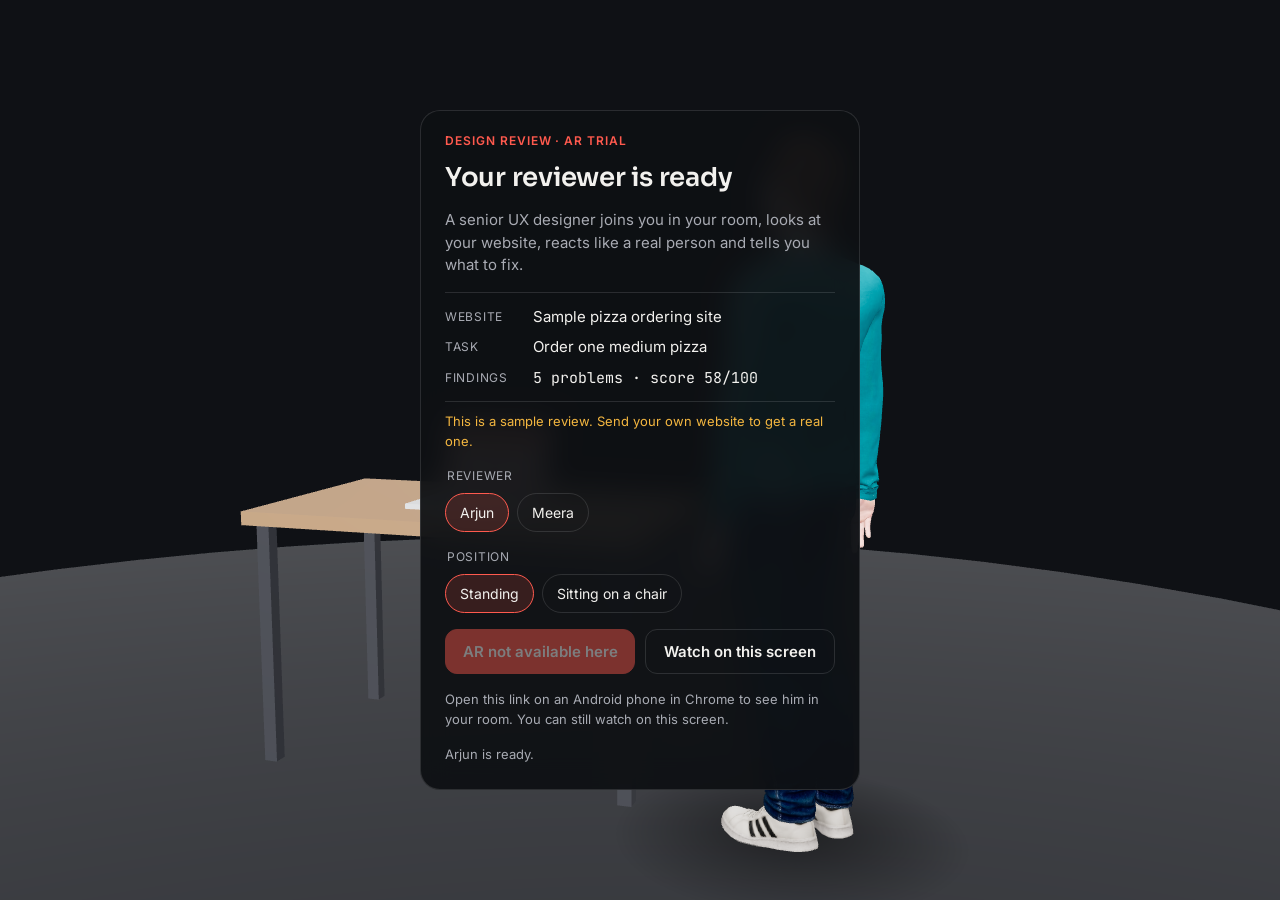
==== index.html @ fb9c1593 "UX Reviewer AR: realistic 3D reviewer in AR with emotions, gestures and voice Step 1 of the Human-Li" ====
<!doctype html>
<html lang="en">
<head>
<meta charset="utf-8">
<meta name="viewport" content="width=device-width,initial-scale=1,viewport-fit=cover">
<title>UX Reviewer AR</title>
<meta name="description" content="A realistic AI UX designer appears in your room and reviews your website with human reactions and voice.">
<link rel="preconnect" href="https://fonts.googleapis.com">
<link rel="preconnect" href="https://fonts.gstatic.com" crossorigin>
<link rel="stylesheet" href="https://fonts.googleapis.com/css2?family=Sora:wght@500;600;700&family=Inter:wght@400;500;600&family=JetBrains+Mono:wght@500&display=swap">
<link rel="stylesheet" href="./style.css">
<script type="importmap">
{
  "imports": {
    "three": "./lib/three/three.module.js",
    "three/addons/": "./lib/three/addons/"
  }
}
</script>
</head>
<body>

<!-- 3D canvas goes here -->
<div id="stage" aria-hidden="true"></div>

<!-- Everything on top of the camera / 3D view -->
<div id="hud">

  <!-- START SCREEN -->
  <section id="start" class="panel start">
    <p class="eyebrow">Design review · AR trial</p>
    <h1>Your reviewer is ready</h1>
    <p class="lede">A senior UX designer joins you in your room, looks at your website, reacts like a real person and tells you what to fix.</p>

    <div class="review-meta" id="reviewMeta">
      <div><span class="k">Website</span><span class="v" id="metaSite">Loading…</span></div>
      <div><span class="k">Task</span><span class="v" id="metaTask">–</span></div>
      <div><span class="k">Findings</span><span class="v mono" id="metaCount">–</span></div>
    </div>
    <p class="sample-note" id="sampleNote" hidden>This is a sample review. Send your own website to get a real one.</p>

    <fieldset class="choice">
      <legend>Reviewer</legend>
      <label><input type="radio" name="who" id="whoArjun" value="arjun" checked><span>Arjun</span></label>
      <label><input type="radio" name="who" id="whoMeera" value="meera"><span>Meera</span></label>
    </fieldset>

    <fieldset class="choice">
      <legend>Position</legend>
      <label><input type="radio" name="pose" id="poseStand" value="stand" checked><span>Standing</span></label>
      <label><input type="radio" name="pose" id="poseSit" value="sit"><span>Sitting on a chair</span></label>
    </fieldset>

    <div class="actions">
      <button id="btnAR" class="btn primary" disabled>Checking AR…</button>
      <button id="btnScreen" class="btn">Watch on this screen</button>
    </div>
    <p class="hint" id="arHint">AR works on Android phones with Chrome and Google Play Services for AR.</p>
    <p class="status" id="loadStatus" role="status"></p>
  </section>

  <!-- PLACEMENT GUIDE (AR) -->
  <section id="guide" class="toast" hidden>
    <p id="guideText">Point your phone at your laptop and tap it.</p>
  </section>

  <!-- REVIEW CARD -->
  <section id="card" class="card" hidden>
    <div class="card-top">
      <span class="step mono" id="cardStep">1 / 7</span>
      <span class="chip" id="cardSeverity">Major</span>
      <span class="area" id="cardArea">Hero</span>
    </div>
    <p class="feeling" id="cardFeeling">Squinting at small text</p>
    <p class="fix"><span class="k">Fix</span><span id="cardFix">…</span></p>
    <img id="cardShot" alt="" hidden>
  </section>

  <!-- SUBTITLE -->
  <p id="subtitle" class="subtitle" hidden></p>

  <!-- CONTROLS -->
  <nav id="controls" class="controls" hidden>
    <button class="ctl" id="btnPrev" aria-label="Previous finding">Prev</button>
    <button class="ctl main" id="btnPlay" aria-label="Pause">Pause</button>
    <button class="ctl" id="btnNext" aria-label="Next finding">Next</button>
    <button class="ctl" id="btnAdjust" aria-label="Adjust position">Adjust</button>
    <button class="ctl" id="btnEnd" aria-label="End review">End</button>
  </nav>

  <div id="adjust" class="adjust" hidden>
    <button class="ctl" id="adjUp">Up</button>
    <button class="ctl" id="adjDown">Down</button>
    <button class="ctl" id="adjLeft">Turn left</button>
    <button class="ctl" id="adjRight">Turn right</button>
    <button class="ctl" id="adjMove">Move him</button>
  </div>

  <!-- SUMMARY -->
  <section id="summary" class="panel summary" hidden>
    <p class="eyebrow">Review finished</p>
    <h2 id="sumTitle">Score</h2>
    <div class="score"><span class="mono" id="sumScore">62</span><span class="of">/ 100</span></div>
    <p class="lede" id="sumText"></p>
    <ol id="sumList" class="sum-list"></ol>
    <div class="actions">
      <button id="btnAgain" class="btn primary">Watch again</button>
      <button id="btnClose" class="btn">Close</button>
    </div>
  </section>
</div>

<script type="module" src="./app.js"></script>
</body>
</html>
---- style.css ----
/* Layout: one full-screen 3D stage, a floating HUD on top. In AR the camera feed
   is the background, so every panel is a dark glass sheet that reads on any room.
   Accent = the designer's redline pen. */
:root {
  --ink: #0f1115;
  --glass: rgba(18, 20, 26, 0.82);
  --glass-strong: rgba(14, 16, 20, 0.94);
  --line: rgba(255, 255, 255, 0.12);
  --fg: #f2f1ee;
  --muted: #a8abb3;
  --redline: #ff5a4e;
  --redline-soft: rgba(255, 90, 78, 0.16);
  --ok: #4fd18b;
  --warn: #f4b740;
  --bad: #ff5a4e;
  --font-display: "Sora", "Segoe UI", system-ui, sans-serif;
  --font-body: "Inter", system-ui, -apple-system, "Segoe UI", sans-serif;
  --font-mono: "JetBrains Mono", ui-monospace, "SFMono-Regular", Menlo, monospace;
  --r: 14px;
  color-scheme: dark;
}

* { box-sizing: border-box; }
[hidden] { display: none !important; }
html, body { height: 100%; margin: 0; }
body {
  background: var(--ink);
  color: var(--fg);
  font: 15px/1.5 var(--font-body);
  overflow: hidden;
  -webkit-tap-highlight-color: transparent;
}
body.in-ar { background: transparent; }
body.in-ar #stage { display: none; }

#stage { position: fixed; inset: 0; }
#stage canvas { display: block; width: 100%; height: 100%; }

#hud {
  position: fixed; inset: 0;
  pointer-events: none;
  padding-top: max(16px, env(safe-area-inset-top, 0px));
  padding-bottom: max(16px, env(safe-area-inset-bottom, 0px));
  padding-left: max(16px, env(safe-area-inset-left, 0px));
  padding-right: max(16px, env(safe-area-inset-right, 0px));
  display: flex; flex-direction: column; align-items: center;
  font-family: var(--font-body);
  color: var(--fg);
}
#hud > * { pointer-events: auto; }

.mono { font-family: var(--font-mono); font-variant-numeric: tabular-nums; }

/* Panels */
.panel {
  margin: auto 0;
  width: min(440px, 100%);
  max-height: 100%;
  overflow-y: auto;
  background: var(--glass-strong);
  border: 1px solid var(--line);
  border-radius: 20px;
  padding: 24px;
  display: flex; flex-direction: column; gap: 16px;
  backdrop-filter: blur(14px);
  -webkit-backdrop-filter: blur(14px);
}
.eyebrow {
  margin: 0; color: var(--redline);
  font: 600 12px/1 var(--font-body);
  letter-spacing: 0.08em; text-transform: uppercase;
}
h1, h2 {
  margin: 0; font-family: var(--font-display); font-weight: 600;
  font-size: 26px; line-height: 1.15; letter-spacing: -0.01em;
  text-wrap: balance;
}
.lede { margin: 0; color: var(--muted); }

.review-meta {
  display: grid; gap: 8px;
  border-top: 1px solid var(--line); border-bottom: 1px solid var(--line);
  padding-block: 12px;
}
.review-meta div { display: grid; grid-template-columns: 76px 1fr; gap: 12px; }
.review-meta .k, .fix .k {
  color: var(--muted); font-size: 12px; letter-spacing: 0.06em; text-transform: uppercase;
  padding-top: 2px;
}
.review-meta .v { min-width: 0; overflow-wrap: anywhere; }
.sample-note {
  margin: -6px 0 0; font-size: 13px; color: var(--warn);
}

.choice { border: 0; margin: 0; padding: 0; display: flex; flex-wrap: wrap; gap: 8px; }
.choice legend { width: 100%; color: var(--muted); font-size: 12px; letter-spacing: 0.06em; text-transform: uppercase; margin-bottom: 8px; }
.choice label { position: relative; }
.choice input { position: absolute; opacity: 0; inset: 0; margin: 0; cursor: pointer; }
.choice span {
  display: inline-block; padding: 8px 14px; border-radius: 999px;
  border: 1px solid var(--line); color: var(--fg); font-size: 14px;
}
.choice input:checked + span { border-color: var(--redline); background: var(--redline-soft); }
.choice input:focus-visible + span { outline: 2px solid var(--redline); outline-offset: 2px; }

.actions { display: flex; flex-wrap: wrap; gap: 10px; }
.btn {
  flex: 1 1 160px;
  font: 600 15px/1 var(--font-body);
  padding: 14px 16px; border-radius: 12px;
  border: 1px solid var(--line); background: transparent; color: var(--fg);
  cursor: pointer;
}
.btn.primary { background: var(--redline); border-color: var(--redline); color: #fff; }
.btn:disabled { opacity: 0.45; cursor: default; }
.btn:focus-visible, .ctl:focus-visible { outline: 2px solid var(--fg); outline-offset: 2px; }
.hint { margin: 0; font-size: 13px; color: var(--muted); }
.status { margin: 0; font-size: 13px; color: var(--muted); min-height: 1.2em; }

/* Guide toast */
.toast {
  margin-top: 8px;
  background: var(--glass); border: 1px solid var(--line); border-radius: 999px;
  padding: 10px 18px; font-weight: 500; text-align: center; max-width: 100%;
}
.toast p { margin: 0; }

/* Finding card */
.card {
  width: min(460px, 100%);
  background: var(--glass); border: 1px solid var(--line); border-radius: var(--r);
  padding: 14px 16px; display: flex; flex-direction: column; gap: 8px;
  backdrop-filter: blur(12px); -webkit-backdrop-filter: blur(12px);
}
.card-top { display: flex; align-items: center; gap: 8px; flex-wrap: wrap; }
.step { color: var(--muted); font-size: 12px; }
.area { color: var(--muted); font-size: 13px; }
.chip {
  font: 600 11px/1 var(--font-body); letter-spacing: 0.06em; text-transform: uppercase;
  padding: 5px 8px; border-radius: 6px; border: 1px solid currentColor;
}
.chip.critical { color: var(--bad); }
.chip.major { color: var(--warn); }
.chip.minor { color: var(--muted); }
.chip.good { color: var(--ok); }
.feeling { margin: 0; font-family: var(--font-display); font-weight: 600; font-size: 17px; }
.fix { margin: 0; display: grid; grid-template-columns: 34px 1fr; gap: 8px; font-size: 14px; }
.fix span:last-child { min-width: 0; }
#cardShot { width: 100%; max-height: 140px; object-fit: cover; object-position: top; border-radius: 8px; border: 1px solid var(--line); }

/* Subtitle */
.subtitle {
  margin: auto 0 12px;
  max-width: min(640px, 100%);
  background: rgba(0, 0, 0, 0.72);
  border-radius: 10px; padding: 10px 14px;
  font-size: 17px; line-height: 1.4; text-align: center;
}

/* Controls */
.controls, .adjust {
  display: flex; flex-wrap: wrap; justify-content: center; gap: 8px;
  max-width: 100%;
}
.adjust { margin-bottom: 8px; order: 0; }
.controls { margin-top: 0; }
.ctl {
  font: 600 14px/1 var(--font-body);
  padding: 12px 14px; min-width: 64px; border-radius: 12px;
  border: 1px solid var(--line); background: var(--glass); color: var(--fg);
  cursor: pointer;
}
.ctl.main { background: var(--redline); border-color: var(--redline); color: #fff; }

/* Summary */
.score { display: flex; align-items: baseline; gap: 6px; }
.score .mono { font-size: 48px; font-weight: 500; line-height: 1; }
.score .of { color: var(--muted); }
.sum-list { margin: 0; padding-left: 20px; display: grid; gap: 6px; color: var(--fg); }
.sum-list li::marker { color: var(--muted); font-family: var(--font-mono); }
.sum-list .sev { font-size: 12px; color: var(--muted); }

/* Layout when the review runs: card on top, subtitle + controls at bottom */
#hud.running { justify-content: flex-start; }
#hud.running .subtitle { margin-top: auto; }

@media (prefers-reduced-motion: reduce) {
  * { transition: none !important; animation: none !important; }
}
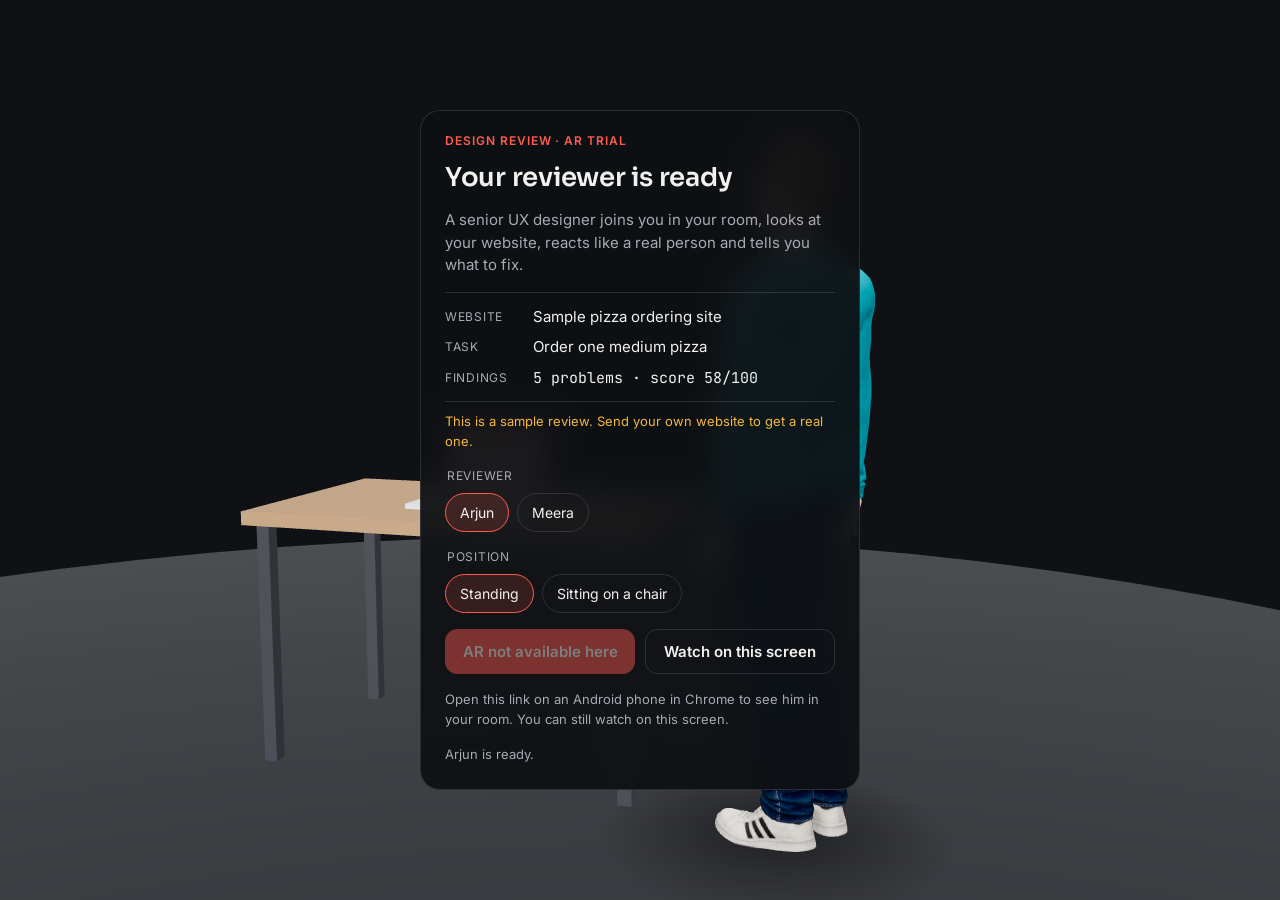
==== commit 6470664a: "AR placement: scanning message, bigger ring, place button Co-Authored-By: Claude Opus 5.5 <noreply@a" ====
--- a/index.html
+++ b/index.html
@@ -60,8 +60,9 @@
   </section>
 
   <!-- PLACEMENT GUIDE (AR) -->
-  <section id="guide" class="toast" hidden>
-    <p id="guideText">Point your phone at your laptop and tap it.</p>
+  <section id="guide" class="guide" hidden>
+    <p id="guideText">Move your phone slowly to scan the surface.</p>
+    <button id="btnPlace" class="btn primary" disabled>Scanning…</button>
   </section>
 
   <!-- REVIEW CARD -->
--- a/style.css
+++ b/style.css
@@ -117,6 +117,16 @@
 .hint { margin: 0; font-size: 13px; color: var(--muted); }
 .status { margin: 0; font-size: 13px; color: var(--muted); min-height: 1.2em; }
 
+/* Placement guide */
+.guide {
+  margin-top: auto; margin-bottom: 8px;
+  width: min(420px, 100%);
+  background: var(--glass); border: 1px solid var(--line); border-radius: 16px;
+  padding: 14px; display: flex; flex-direction: column; gap: 10px; text-align: center;
+}
+.guide p { margin: 0; font-weight: 500; font-size: 16px; }
+.guide .btn { flex: none; }
+
 /* Guide toast */
 .toast {
   margin-top: 8px;
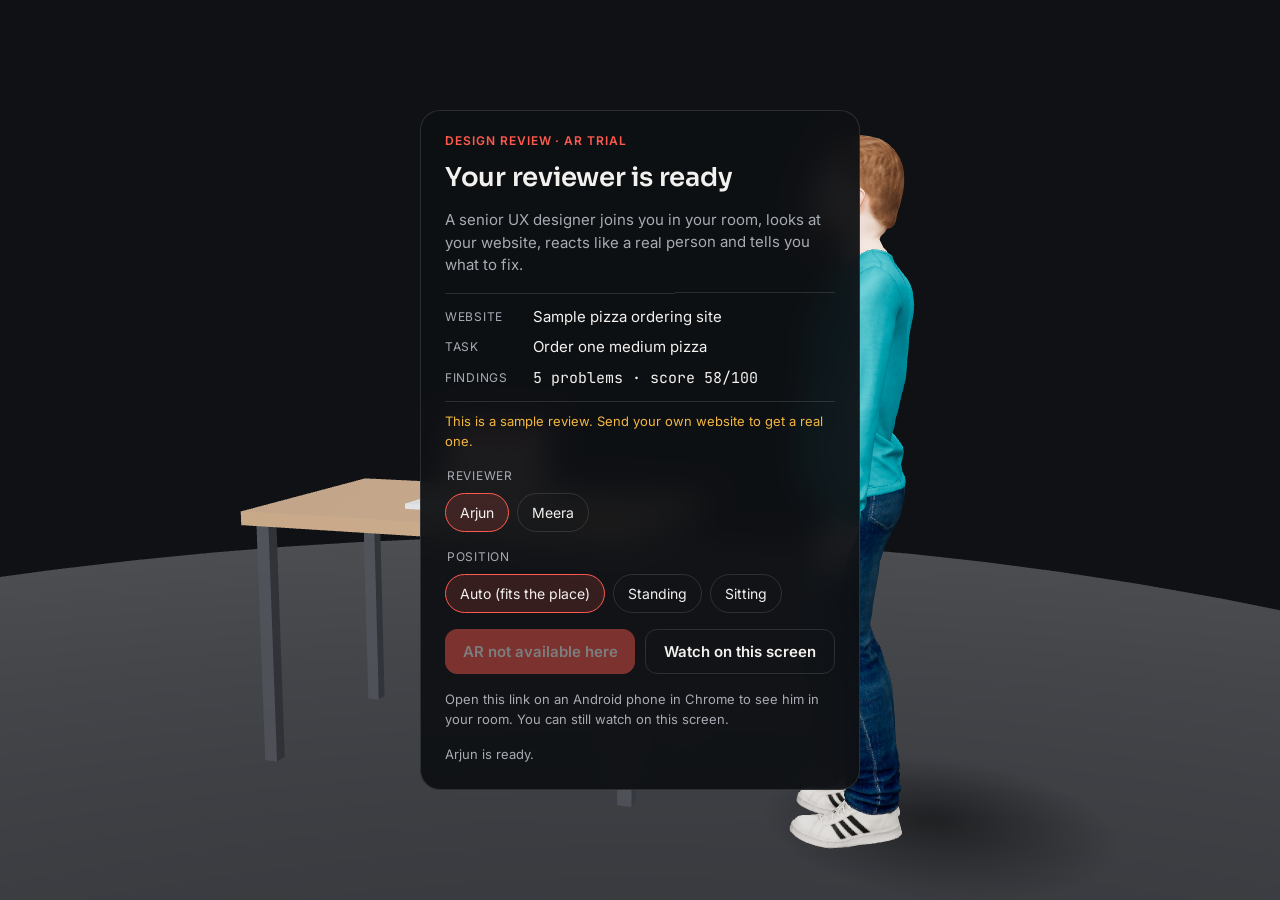
==== commit c0cd333e: "AR fits the place: auto stand/sit by surface height, anchors, room light estimation Co-Authored-By: " ====
--- a/index.html
+++ b/index.html
@@ -47,8 +47,9 @@
 
     <fieldset class="choice">
       <legend>Position</legend>
-      <label><input type="radio" name="pose" id="poseStand" value="stand" checked><span>Standing</span></label>
-      <label><input type="radio" name="pose" id="poseSit" value="sit"><span>Sitting on a chair</span></label>
+      <label><input type="radio" name="pose" id="poseAuto" value="auto" checked><span>Auto (fits the place)</span></label>
+      <label><input type="radio" name="pose" id="poseStand" value="stand"><span>Standing</span></label>
+      <label><input type="radio" name="pose" id="poseSit" value="sit"><span>Sitting</span></label>
     </fieldset>
 
     <div class="actions">
--- a/style.css
+++ b/style.css
@@ -31,7 +31,6 @@
   -webkit-tap-highlight-color: transparent;
 }
 body.in-ar { background: transparent; }
-body.in-ar #stage { display: none; }
 
 #stage { position: fixed; inset: 0; }
 #stage canvas { display: block; width: 100%; height: 100%; }
